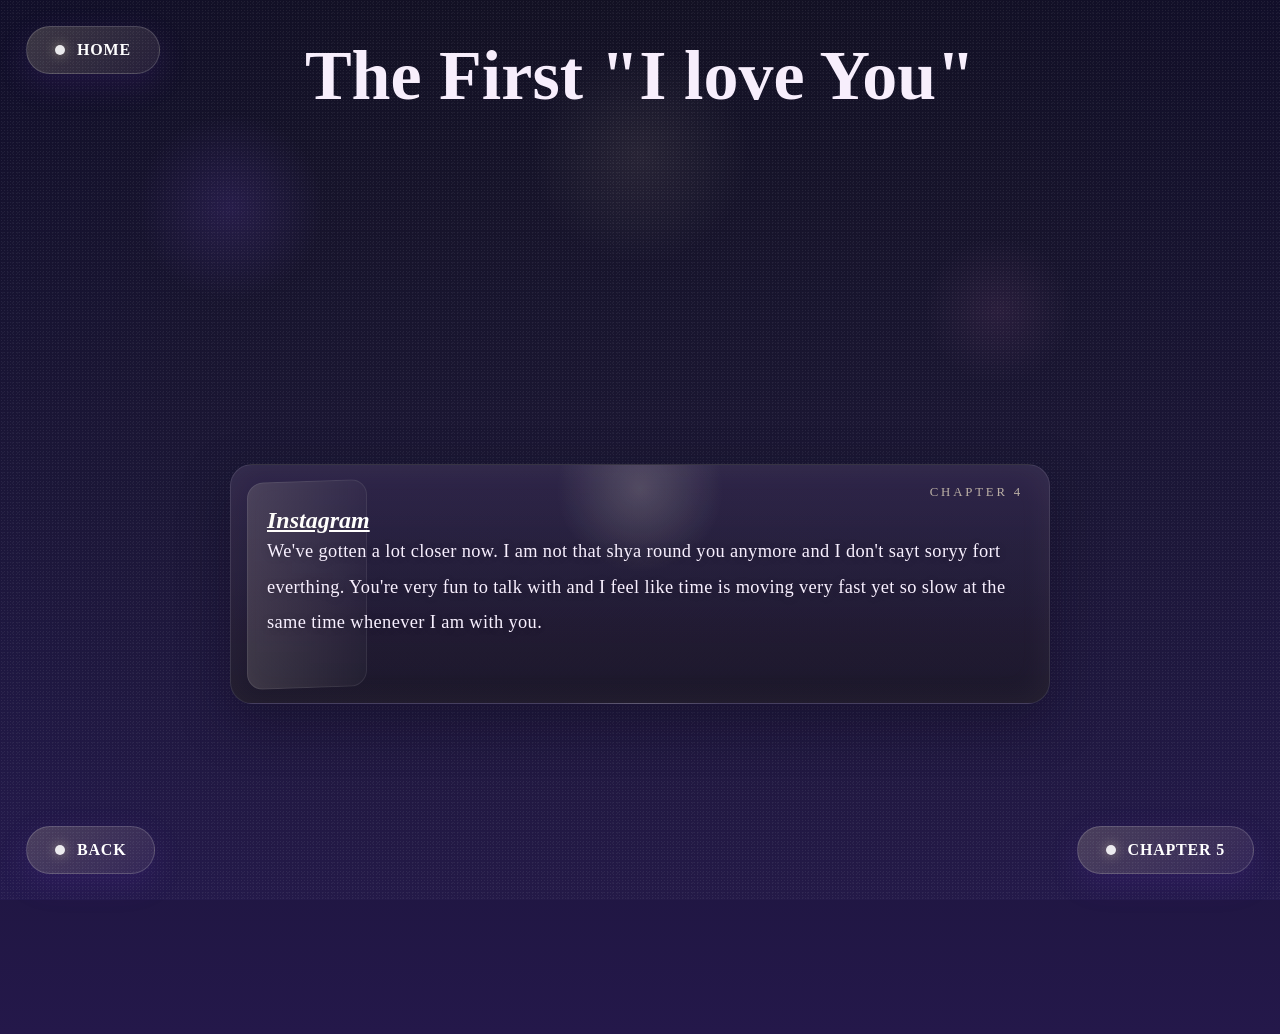
==== CHAPTER-4.html @ de625c7f "update 1" ====
<!DOCTYPE html>
<html lang="en">
<head>
  <meta charset="UTF-8">
  <meta name="viewport" content="width=device-width, initial-scale=1.0">
  <title>Chapter 4</title>
  <style>
    * {
      box-sizing: border-box;
      margin: 0;
      padding: 0;
    }

    .chapter-title {
      text-align: center;
      font-size: 60px;
      padding-top: 36px;
      padding-bottom: 18px;
    
    }

    body {
      min-height: 100vh;
      font-family: "Georgia", "Times New Roman", serif;
      color: #f7eefc;
      background:
        radial-gradient(circle at 50% 15%, rgba(255, 236, 190, 0.08), transparent 10%),
        radial-gradient(circle at 18% 20%, rgba(138, 84, 255, 0.14), transparent 7%),
        radial-gradient(circle at 78% 30%, rgba(255, 138, 209, 0.08), transparent 6%),
        linear-gradient(180deg, #0b0a1d 0%, #161231 48%, #24184a 100%);
      overflow-x: hidden;
      position: relative;
    }

    body::before {
      content: "";
      position: fixed;
      inset: 0;
      background:
        radial-gradient(circle, rgba(255, 255, 255, 0.9) 1px, transparent 1px) 0 0 / 3px 3px,
        radial-gradient(circle, rgba(255, 255, 255, 0.5) 1px, transparent 1px) 20px 20px / 5px 5px;
      opacity: 0.08;
      pointer-events: none;
    }

    body::after {
      content: "";
      position: fixed;
      inset: 0;
      background:
        radial-gradient(circle at center, transparent 0%, rgba(5, 3, 18, 0.12) 58%, rgba(5, 3, 18, 0.65) 100%),
        linear-gradient(to bottom, rgba(255, 228, 187, 0.03), rgba(255, 228, 187, 0.01));
      mix-blend-mode: screen;
      pointer-events: none;
    }

    .chapter-page {
      min-height: 100vh;
      display: flex;
      align-items: center;
      justify-content: center;
      padding: 60px 24px;
    }

    .chapter-card {
      width: min(820px, 100%);
      background:
        linear-gradient(180deg, rgba(255, 255, 255, 0.08), rgba(255, 225, 205, 0.04)),
        radial-gradient(circle at 50% 10%, rgba(255, 248, 226, 0.18), transparent 18%),
        linear-gradient(180deg, rgba(23, 14, 54, 0.86), rgba(14, 10, 30, 0.94));
      border: 1px solid rgba(255, 255, 255, 0.12);
      border-radius: 22px;
      padding: 42px 36px 32px;
      box-shadow:
        inset 0 0 35px rgba(255, 227, 186, 0.06),
        0 18px 50px rgba(8, 5, 22, 0.35);
      backdrop-filter: blur(8px);
      position: relative;
      overflow: hidden;
    }

    .chapter-card::before {
      content: "";
      position: absolute;
      top: 16px;
      left: 16px;
      width: 120px;
      height: calc(100% - 32px);
      background: linear-gradient(90deg, rgba(255, 243, 215, 0.14), rgba(255, 243, 215, 0.03));
      border-radius: 16px;
      box-shadow: inset 0 0 0 1px rgba(255, 255, 255, 0.08);
      transform: skewY(-2deg);
      pointer-events: none;
    }

    .chapter-card::after {
      content: "CHAPTER 4";
      position: absolute;
      top: 20px;
      right: 26px;
      font-size: 0.8rem;
      letter-spacing: 0.22em;
      color: rgba(255, 242, 211, 0.68);
      text-transform: uppercase;
      z-index: 1;
    }

    .chapter-headline {
      text-align: left;
      color: white;
      font-style: italic;
      text-decoration: underline; 
    }

    .chapter-text {
      position: relative;
      z-index: 2;
      font-size: 1.15rem;
      line-height: 1.95;
      color: #f8f0ff;
      text-shadow: 0 1px 8px rgba(4, 2, 18, 0.24);
      letter-spacing: 0.02em;
      margin-bottom: 30px;
    }

    .chapter-button-home {
      display: inline-flex;
      align-items: center;
      justify-content: center;
      padding: 14px 28px;
      border-radius: 999px;
      border: 1px solid rgba(255, 255, 255, 0.16);
      background: linear-gradient(135deg, rgba(255, 239, 191, 0.18), rgba(255, 205, 249, 0.08));
      color: #fff;
      font-weight: 600;
      letter-spacing: 0.05em;
      text-transform: uppercase;
      text-decoration: none;
      box-shadow: 0 10px 30px rgba(92, 44, 173, 0.18);
      transition: transform 0.2s ease, box-shadow 0.2s ease, background 0.2s ease;
      position: relative;
      z-index: 2;
    }

    .chapter-button-home:hover {
      transform: translateY(-1px);
      box-shadow: 0 12px 36px rgba(92, 44, 173, 0.28);
      background: linear-gradient(135deg, rgba(255, 249, 219, 0.25), rgba(255, 218, 250, 0.12));
    }

    .chapter-button-home::before {
      content: "";
      display: inline-block;
      width: 10px;
      height: 10px;
      margin-right: 12px;
      border-radius: 50%;
      background: rgba(255, 255, 255, 0.9);
      box-shadow: 0 0 12px rgba(255, 241, 192, 0.5);
    }

        


    .chapter-button-next {
      text-align: right;
      display: inline-flex;
      align-items: center;
      justify-content: center;
      padding: 14px 28px;
      border-radius: 999px;
      border: 1px solid rgba(255, 255, 255, 0.16);
      background: linear-gradient(135deg, rgba(255, 239, 191, 0.18), rgba(255, 205, 249, 0.08));
      color: #fff;
      font-weight: 600;
      letter-spacing: 0.05em;
      text-transform: uppercase;
      text-decoration: none;
      box-shadow: 0 10px 30px rgba(92, 44, 173, 0.18);
      transition: transform 0.2s ease, box-shadow 0.2s ease, background 0.2s ease;
      position: relative;
      z-index: 2;
    }

    .chapter-button-next:hover {
      transform: translateY(-1px);
      box-shadow: 0 12px 36px rgba(92, 44, 173, 0.28);
      background: linear-gradient(135deg, rgba(255, 249, 219, 0.25), rgba(255, 218, 250, 0.12));
    }

    .chapter-button-next::before {
      content: "";
      display: inline-block;
      width: 10px;
      height: 10px;
      margin-right: 12px;
      border-radius: 50%;
      background: rgba(255, 255, 255, 0.9);
      box-shadow: 0 0 12px rgba(255, 241, 192, 0.5);
    }

/*
===============
button position
=================
*/

    .chapter-buttons {
      position: fixed;
      display: flex;
      gap: 12px;
      align-items: center;
      padding: 6px;
      background: transparent;
      z-index: 3000;
      pointer-events: auto;
      white-space: nowrap;
    }

  
    .chapter-buttons.pos-bottom-right { right: 20px; bottom: 20px; }
    .chapter-buttons.pos-bottom-left  { left: 20px;  bottom: 20px; }
    .chapter-buttons.pos-top-right    { right: 20px; top: 20px; }
    .chapter-buttons.pos-top-left     { left: 20px;  top: 20px; }
    .chapter-buttons.pos-center      { left: 50%; transform: translateX(-50%); bottom: 20px; }

  </style>
</head>

<body>
  <h1 class="chapter-title" >
    <span style="font-size: 70px;"> The First "I love You"</span>
    </h1>

  <main class="chapter-page" >  
    <section class="chapter-card"> 
      <h1 class="chapter-headline">
        Instagram
      </h1>
      <p class="chapter-text"> 
        We've gotten a lot closer now. I am not that shya round you anymore and I don't sayt soryy fort everthing.
        You're very fun to talk with and I feel like time is moving very fast yet so slow at the same time whenever I am with you. 
        
      </p>

    </section>

    <div class="chapter-buttons pos-top-left">
    <a href="index.html" class="chapter-button-home">
        Home
    </a>
</div>

    <div class="chapter-buttons pos-bottom-left">
    <a href="friends-lover.html" class="chapter-button-home">
        Back
    </a>
</div>

    <div class="chapter-buttons pos-bottom-right">
    <a href="CHAPTER-5.html" class="chapter-button-next">
        Chapter 5 
    </a>
</div>

  </main>  
</body>
</html>
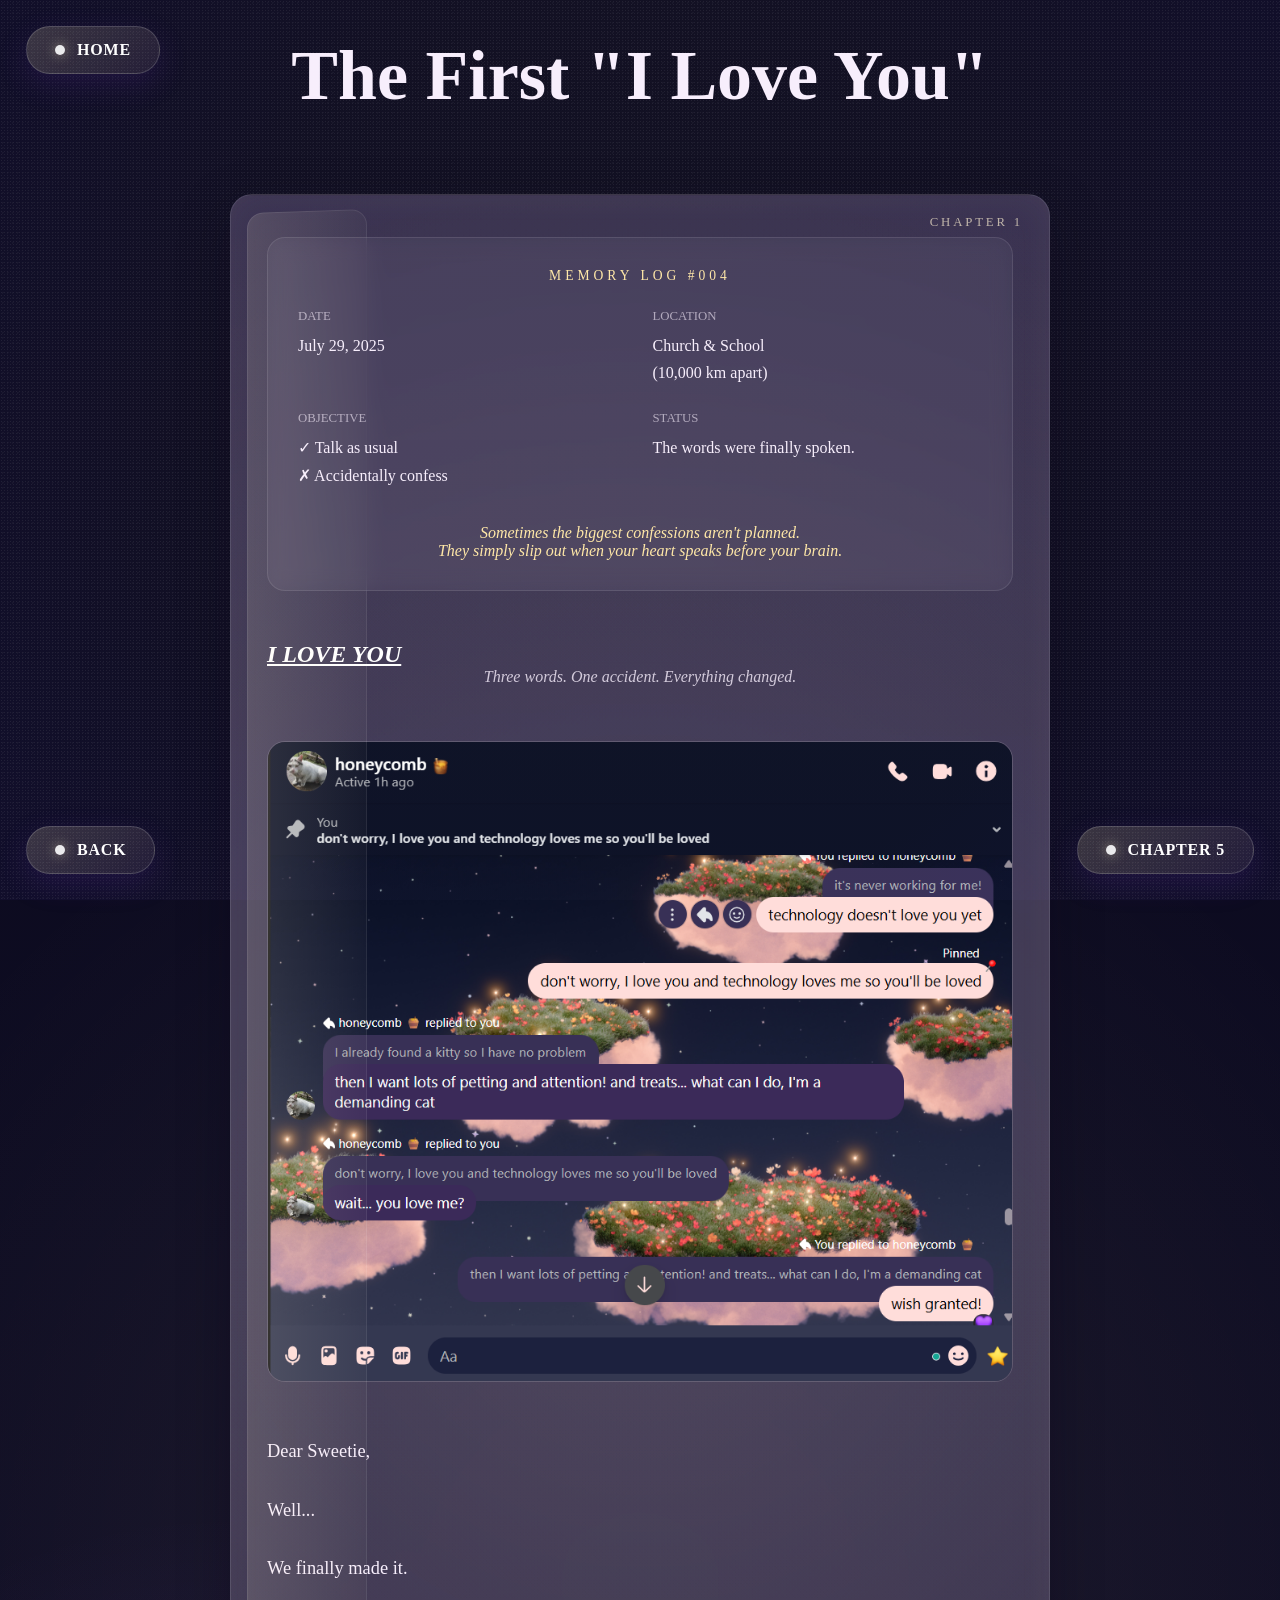
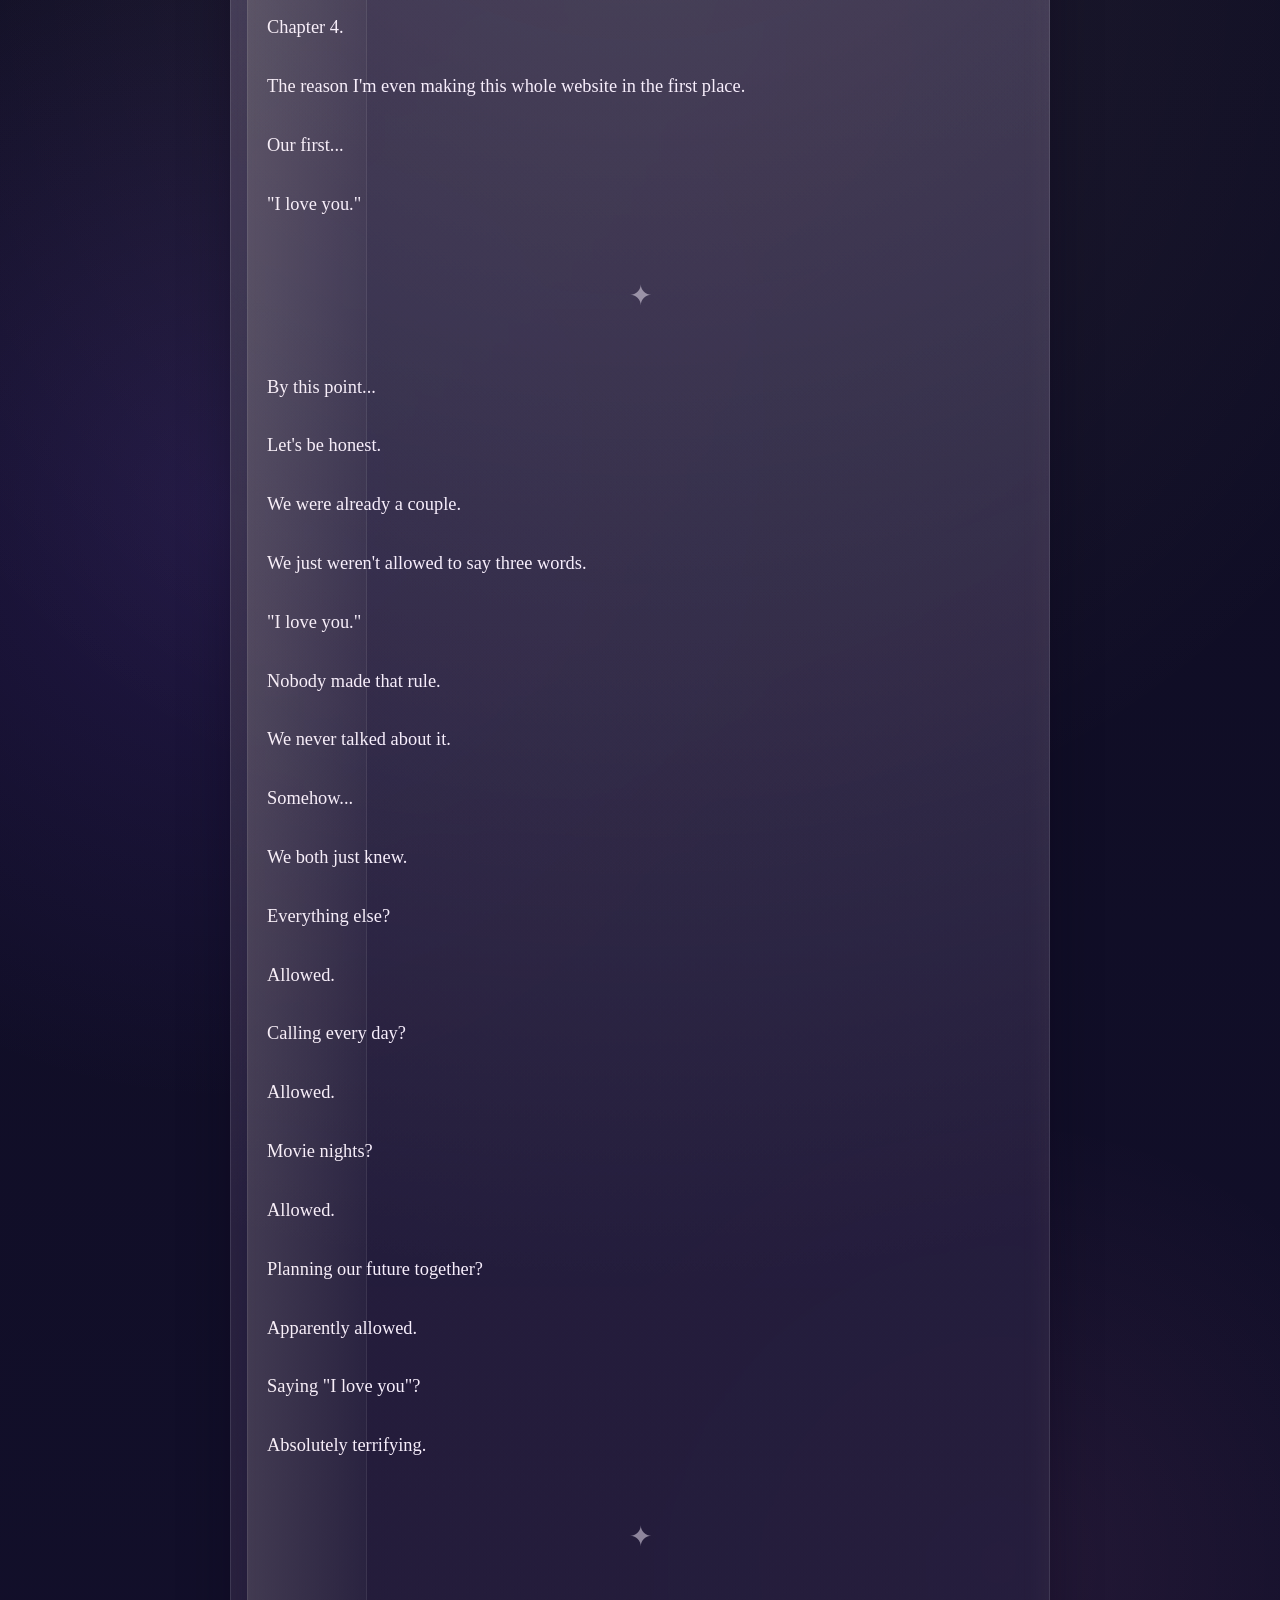
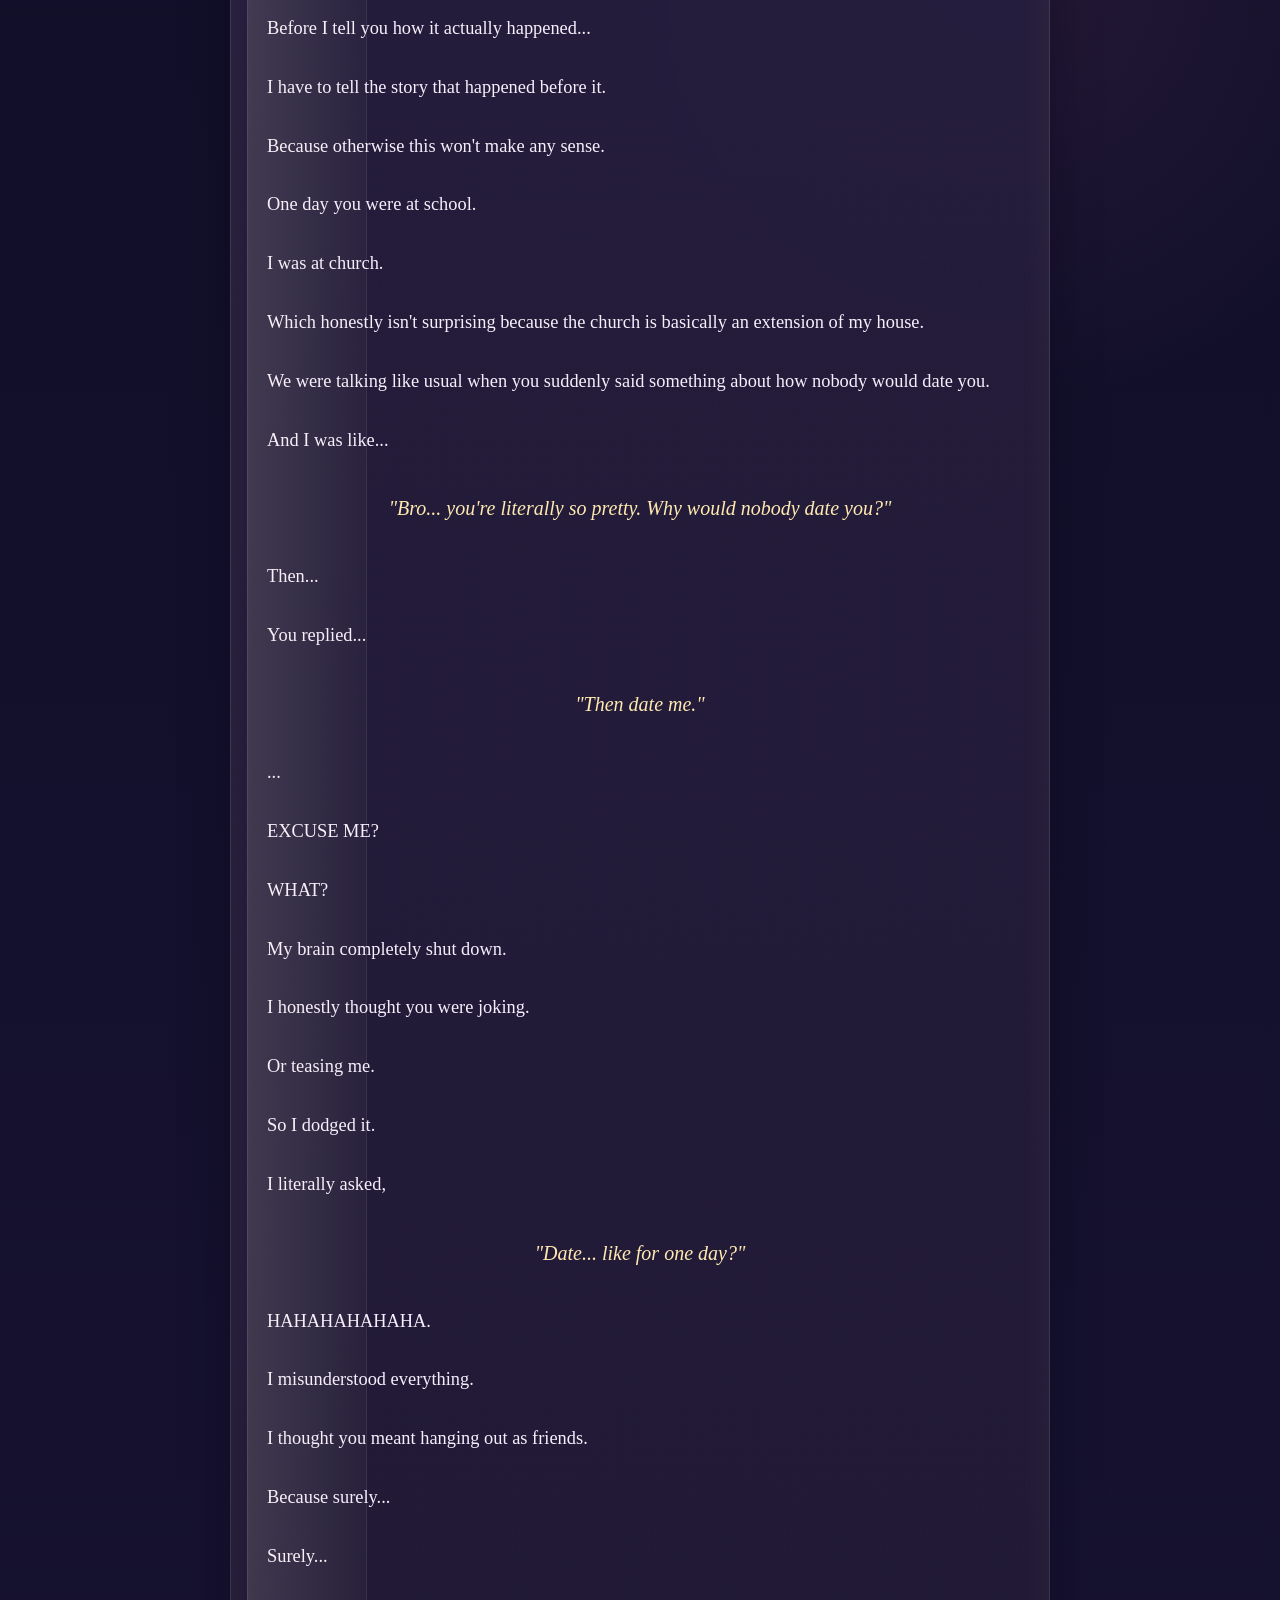
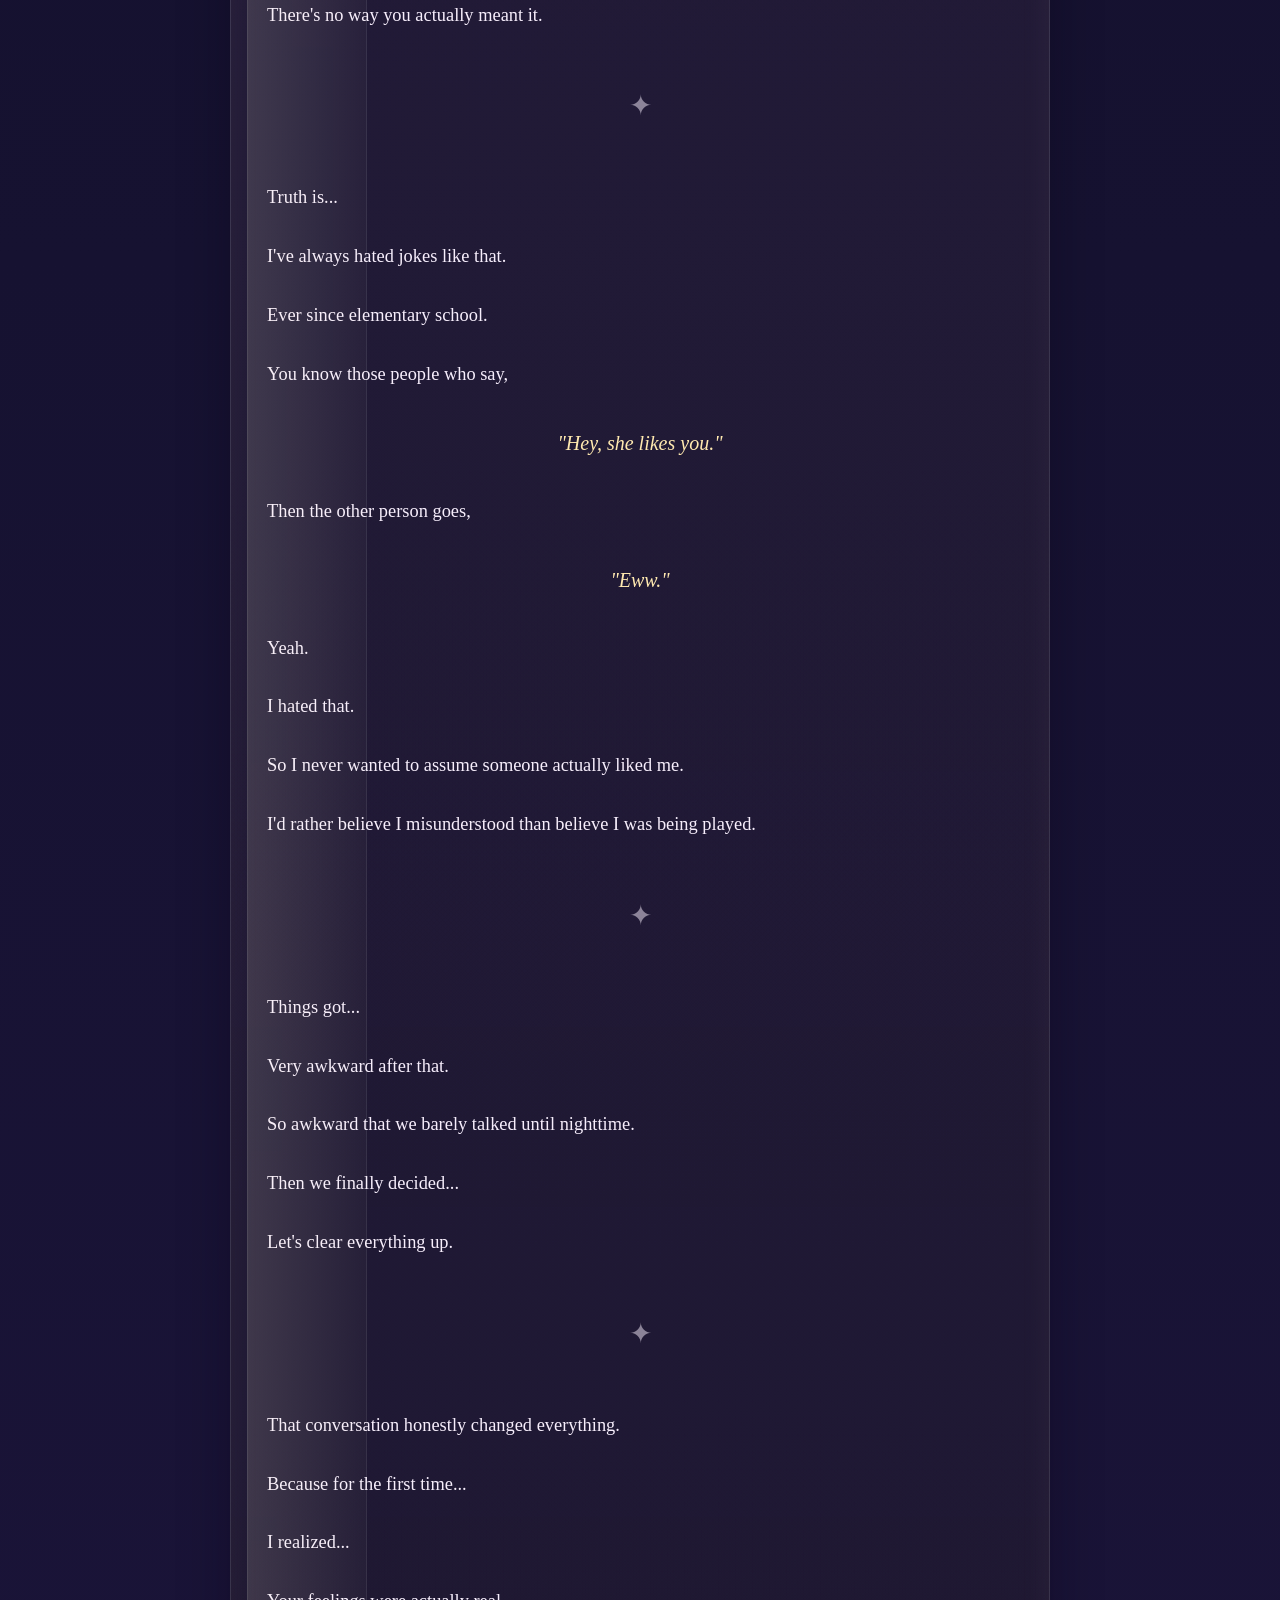
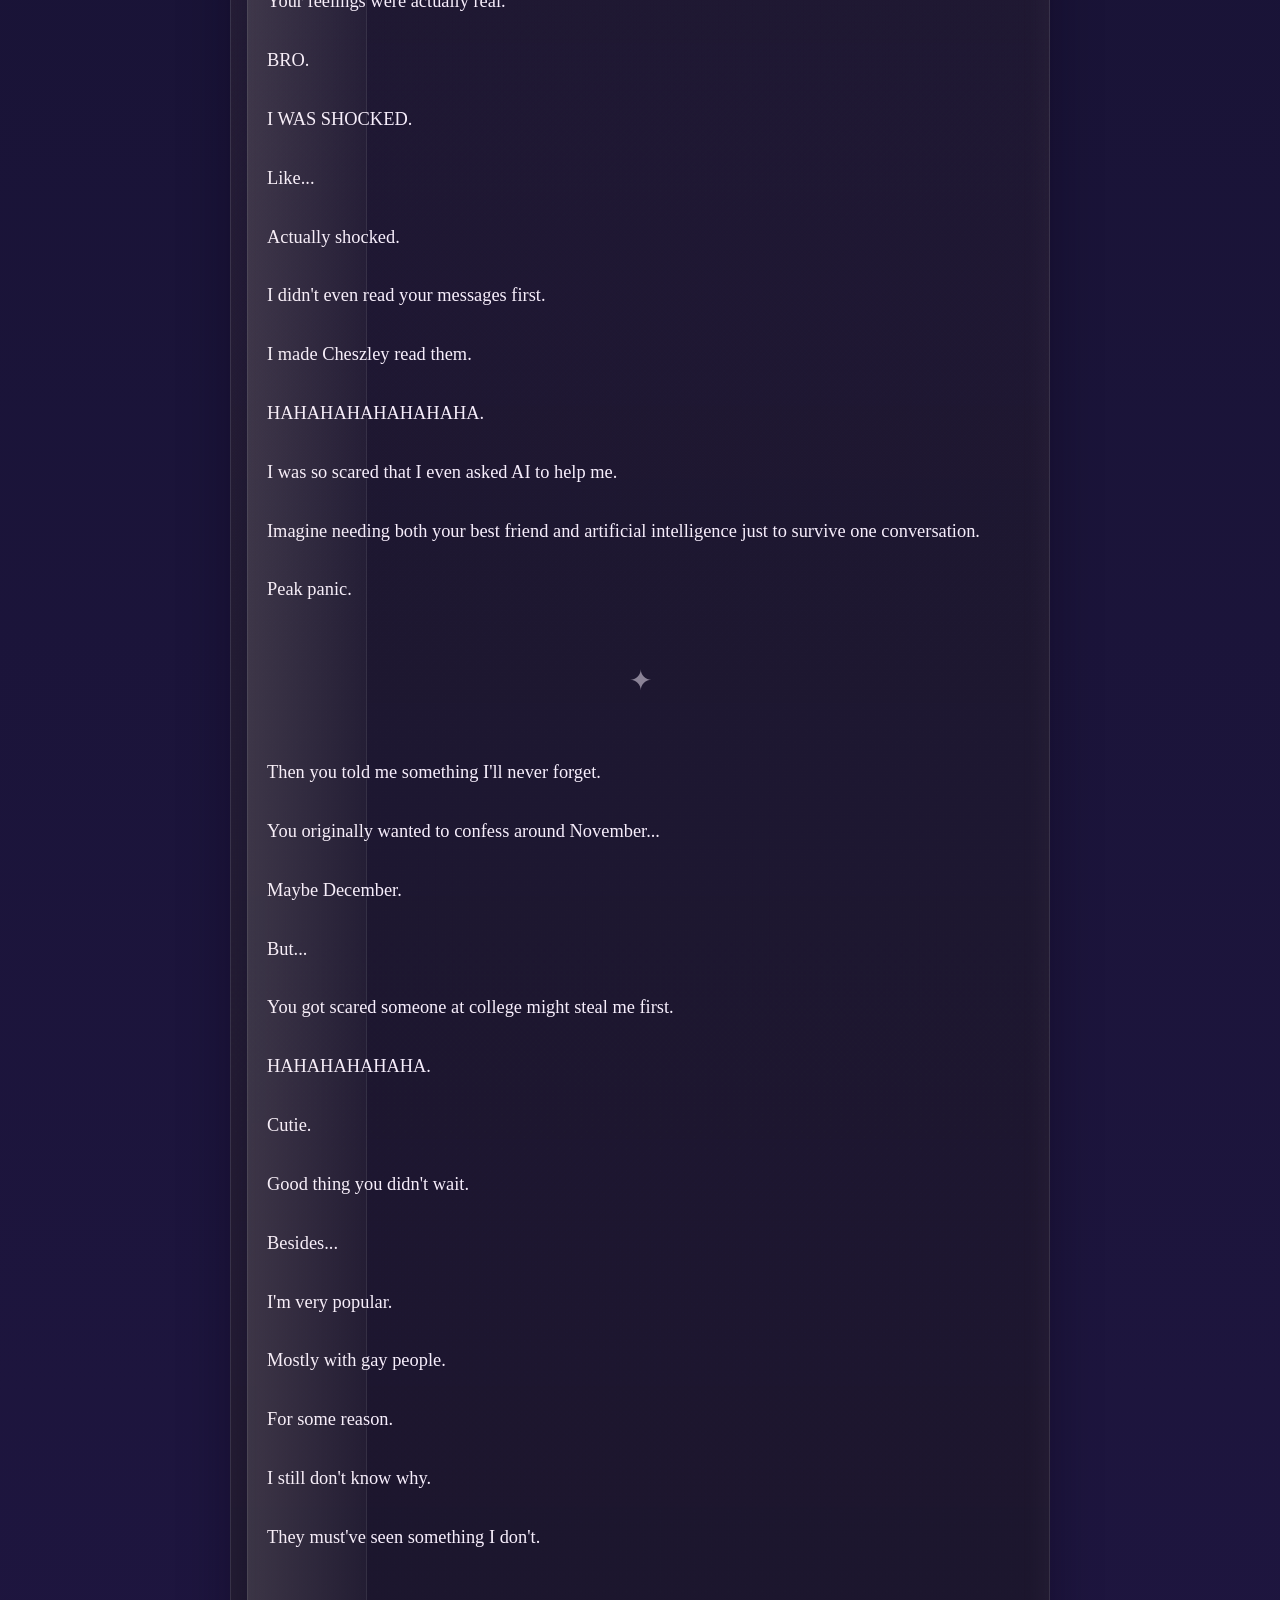
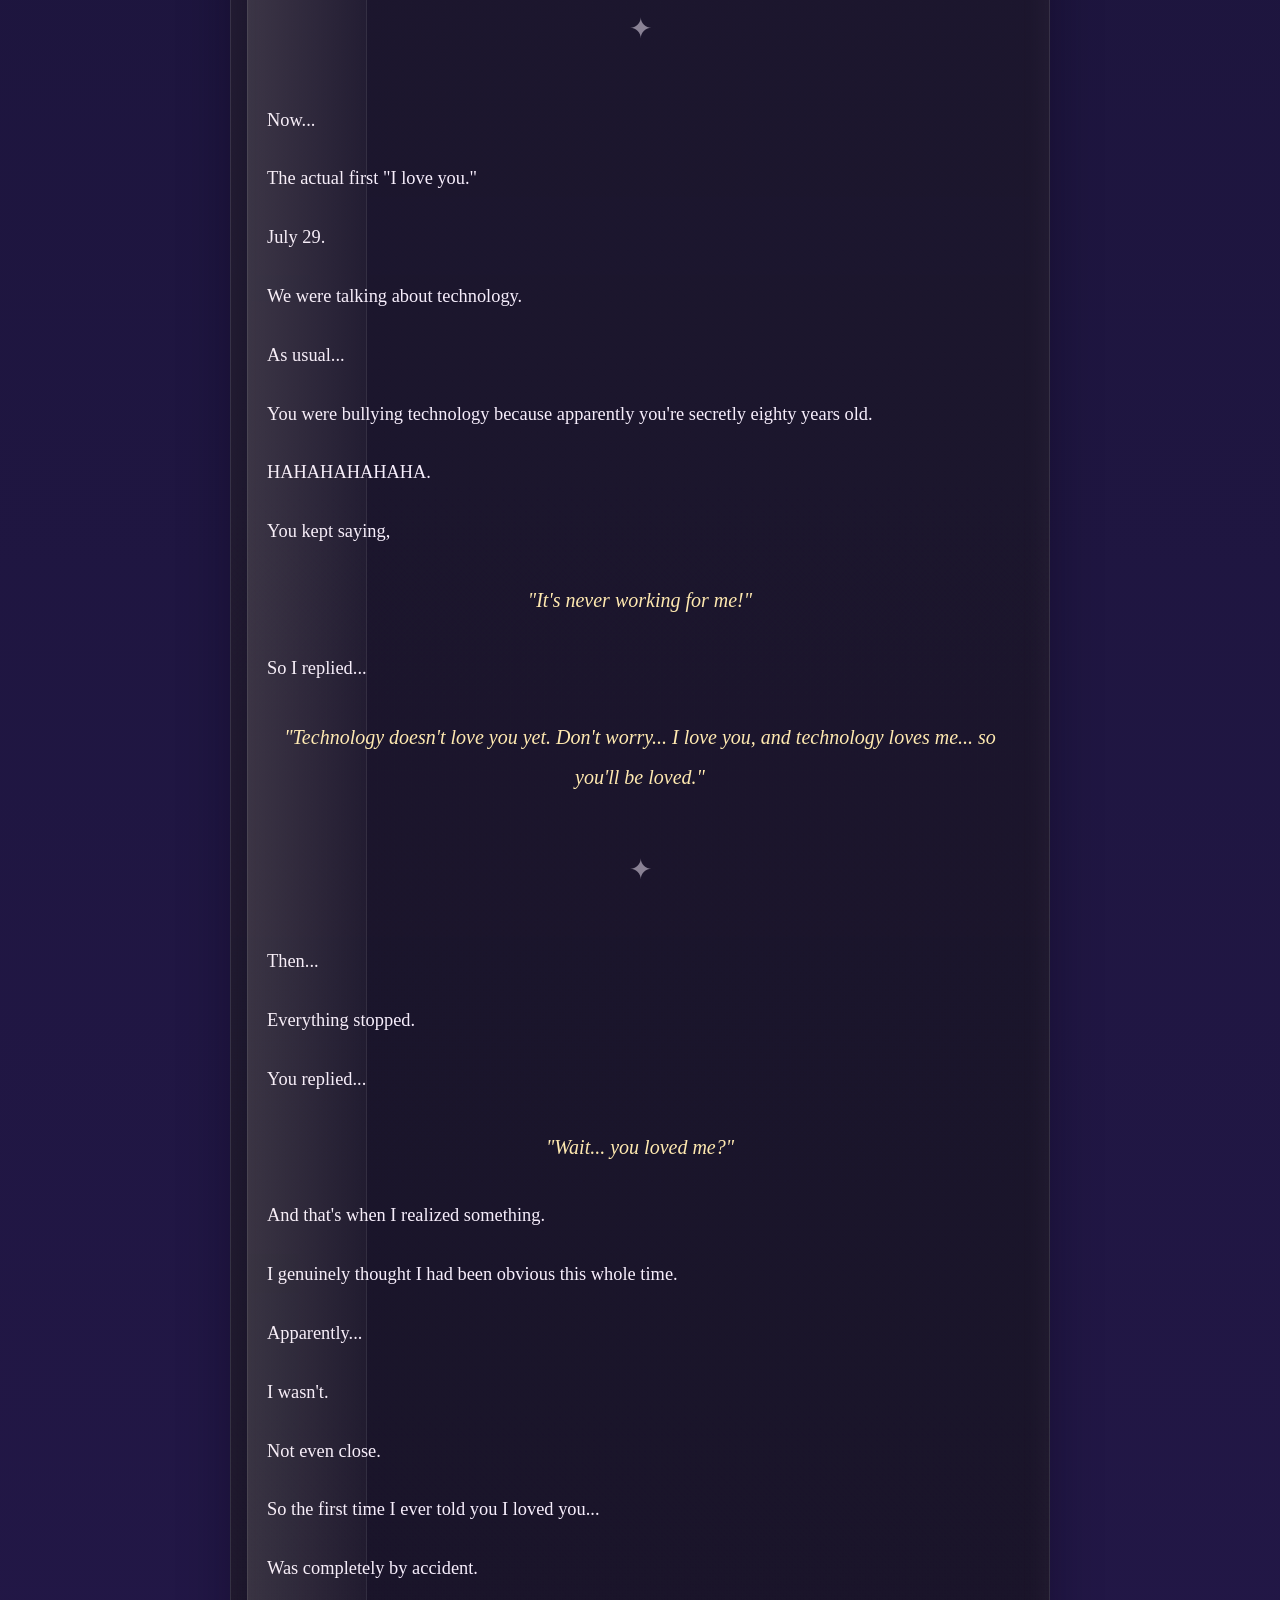
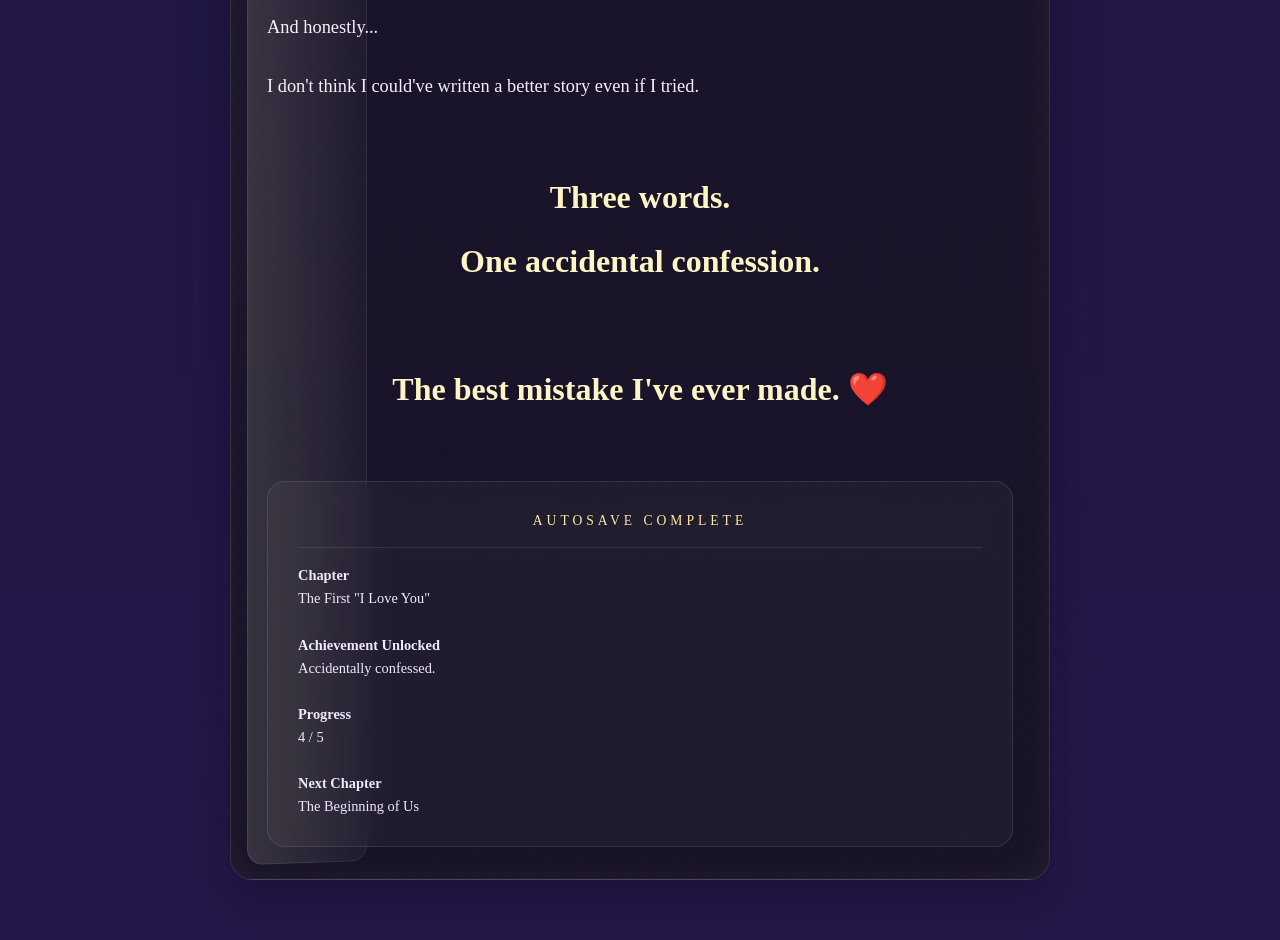
==== commit f821f410: "Final Change" ====
--- a/CHAPTER-4.html
+++ b/CHAPTER-4.html
@@ -3,20 +3,12 @@
 <head>
   <meta charset="UTF-8">
   <meta name="viewport" content="width=device-width, initial-scale=1.0">
-  <title>Chapter 4</title>
+  <title>Chapter 1 — The First Encounter</title>
   <style>
     * {
       box-sizing: border-box;
       margin: 0;
       padding: 0;
-    }
-
-    .chapter-title {
-      text-align: center;
-      font-size: 60px;
-      padding-top: 36px;
-      padding-bottom: 18px;
-    
     }
 
     body {
@@ -52,6 +44,13 @@
         linear-gradient(to bottom, rgba(255, 228, 187, 0.03), rgba(255, 228, 187, 0.01));
       mix-blend-mode: screen;
       pointer-events: none;
+    }
+
+    .chapter-title {
+      text-align: center;
+      font-size: 70px;
+      padding-top: 36px;
+      padding-bottom: 18px;
     }
 
     .chapter-page {
@@ -94,7 +93,7 @@
     }
 
     .chapter-card::after {
-      content: "CHAPTER 4";
+      content: "CHAPTER 1";
       position: absolute;
       top: 20px;
       right: 26px;
@@ -109,18 +108,7 @@
       text-align: left;
       color: white;
       font-style: italic;
-      text-decoration: underline; 
-    }
-
-    .chapter-text {
-      position: relative;
-      z-index: 2;
-      font-size: 1.15rem;
-      line-height: 1.95;
-      color: #f8f0ff;
-      text-shadow: 0 1px 8px rgba(4, 2, 18, 0.24);
-      letter-spacing: 0.02em;
-      margin-bottom: 30px;
+      text-decoration: underline;
     }
 
     .chapter-button-home {
@@ -159,11 +147,7 @@
       box-shadow: 0 0 12px rgba(255, 241, 192, 0.5);
     }
 
-        
-
-
     .chapter-button-next {
-      text-align: right;
       display: inline-flex;
       align-items: center;
       justify-content: center;
@@ -199,12 +183,6 @@
       box-shadow: 0 0 12px rgba(255, 241, 192, 0.5);
     }
 
-/*
-===============
-button position
-=================
-*/
-
     .chapter-buttons {
       position: fixed;
       display: flex;
@@ -217,33 +195,511 @@
       white-space: nowrap;
     }
 
-  
     .chapter-buttons.pos-bottom-right { right: 20px; bottom: 20px; }
     .chapter-buttons.pos-bottom-left  { left: 20px;  bottom: 20px; }
     .chapter-buttons.pos-top-right    { right: 20px; top: 20px; }
     .chapter-buttons.pos-top-left     { left: 20px;  top: 20px; }
-    .chapter-buttons.pos-center      { left: 50%; transform: translateX(-50%); bottom: 20px; }
-
+    .chapter-buttons.pos-center       { left: 50%; transform: translateX(-50%); bottom: 20px; }
+
+    .chapter-subtitle {
+      text-align: center;
+      opacity: .8;
+      margin-bottom: 30px;
+    }
+
+    .letter {
+      font-size: 1.15rem;
+      line-height: 2;
+    }
+
+    .letter p {
+      margin: 22px 0;
+    }
+
+    .memory-divider {
+      text-align: center;
+      font-size: 28px;
+      opacity: .5;
+      margin: 45px 0;
+    }
+
+    .memory-image {
+      width: 100%;
+      border-radius: 18px;
+      margin: 25px 0;
+      border: 1px solid rgba(255, 255, 255, .15);
+    }
+
+    blockquote {
+      text-align: center;
+      font-style: italic;
+      font-size: 1.25rem;
+      margin: 30px auto;
+      color: #ffe9b0;
+    }
+
+    .ending {
+      text-align: center;
+      margin-top: 60px;
+      font-size: 2rem;
+      font-weight: bold;
+      color: #fff4c5;
+    }
+
+    /* ── Memory Log ── */
+    .memory-log {
+      background: rgba(255, 255, 255, .04);
+      border: 1px solid rgba(255, 255, 255, .1);
+      border-radius: 18px;
+      padding: 30px;
+      margin-bottom: 50px;
+      backdrop-filter: blur(10px);
+    }
+
+    .memory-title {
+      text-align: center;
+      letter-spacing: 4px;
+      font-size: .85rem;
+      color: #ffe7a6;
+      margin-bottom: 25px;
+    }
+
+    .memory-grid {
+      display: grid;
+      grid-template-columns: repeat(2, 1fr);
+      gap: 25px;
+    }
+
+    .memory-grid span {
+      display: block;
+      font-size: .8rem;
+      text-transform: uppercase;
+      opacity: .6;
+      margin-bottom: 8px;
+    }
+
+    .memory-grid p {
+      line-height: 1.7;
+    }
+
+    .memory-ending {
+      margin-top: 35px;
+      text-align: center;
+      font-style: italic;
+      color: #ffe7a6;
+    }
+
+    /* ── Lost Memory block ── */
+    .lost-memory {
+      text-align: center;
+      padding: 30px;
+      border-radius: 18px;
+      margin: 30px 0;
+      background: rgba(255, 255, 255, 0.04);
+      border: 1px dashed rgba(255, 255, 255, 0.2);
+      backdrop-filter: blur(6px);
+    }
+
+    .lost-memory h3 {
+      margin-bottom: 10px;
+      opacity: 0.9;
+    }
+
+    .camera {
+      width: 60px;
+      height: 40px;
+      margin: 0 auto 12px;
+      border-radius: 8px;
+      background: rgba(255, 255, 255, 0.1);
+      position: relative;
+    }
+
+    .camera::after {
+      content: "";
+      position: absolute;
+      width: 12px;
+      height: 12px;
+      border: 2px solid rgba(255, 255, 255, 0.6);
+      border-radius: 50%;
+      left: 50%;
+      top: 50%;
+      transform: translate(-50%, -50%);
+    }
+
+    /* ── Autosave ── */
+    .autosave {
+      margin-top: 60px;
+      padding: 28px 30px;
+      background: rgba(255, 255, 255, .04);
+      border: 1px solid rgba(255, 255, 255, .1);
+      border-radius: 18px;
+      backdrop-filter: blur(10px);
+      font-size: .9rem;
+      line-height: 1.6;
+      color: #f0e8ff;
+    }
+
+    .autosave hr {
+      border: none;
+      border-top: 1px solid rgba(255, 255, 255, .1);
+      margin: 16px 0;
+    }
+
+    .autosave-title {
+      text-align: center;
+      letter-spacing: 4px;
+      font-size: .85rem;
+      color: #ffe7a6;
+      margin-bottom: 16px;
+    }
   </style>
 </head>
 
 <body>
-  <h1 class="chapter-title" >
-    <span style="font-size: 70px;"> The First "I love You"</span>
-    </h1>
-
-  <main class="chapter-page" >  
-    <section class="chapter-card"> 
-      <h1 class="chapter-headline">
-        Instagram
-      </h1>
-      <p class="chapter-text"> 
-        We've gotten a lot closer now. I am not that shya round you anymore and I don't sayt soryy fort everthing.
-        You're very fun to talk with and I feel like time is moving very fast yet so slow at the same time whenever I am with you. 
+
+  <h1 class="chapter-title">The First "I Love You"</h1>
+
+  <main class="chapter-page">
+    <section class="chapter-card">
+
+      <!-- MEMORY LOG -->
+      <div class="memory-log">
+        <div class="memory-title">MEMORY LOG #004</div>
+        <div class="memory-grid">
+          <div>
+            <span>Date</span>
+            <p>July 29, 2025</p>
+          </div>
+          <div>
+            <span>Location</span>
+            <p>Church &amp; School<br>(10,000 km apart)</p>
+          </div>
+          <div>
+            <span>Objective</span>
+            <p>
+              ✓ Talk as usual<br>
+              ✗ Accidentally confess
+            </p>
+          </div>
+          <div>
+            <span>Status</span>
+            <p>The words were finally spoken.</p>
+          </div>
+        </div>
+        <p class="memory-ending">
+          Sometimes the biggest confessions aren't planned.
+          <br>
+          They simply slip out when your heart speaks before your brain.
+        </p>
+
         
+
+      </div>
+
+      <!-- HEADLINE -->
+      <h2 class="chapter-headline">I LOVE YOU</h2>
+
+      <p class="chapter-subtitle">
+        <em>Three words. One accident. Everything changed.</em>
       </p>
 
+      <img
+        src="pictures/chapter-4.png"
+        alt="Instagram ss"
+        class="memory-image">
+
+      <!-- LETTER -->
+      <div class="letter">
+
+        <p>Dear Sweetie,</p>
+
+        <p>Well...</p>
+
+        <p>We finally made it.</p>
+
+        <p>Chapter 4.</p>
+
+        <p>The reason I'm even making this whole website in the first place.</p>
+
+        <p>Our first...</p>
+
+        <p>"I love you."</p>
+
+        <div class="memory-divider">✦</div>
+
+        <p>By this point...</p>
+
+        <p>Let's be honest.</p>
+
+        <p>We were already a couple.</p>
+
+        <p>We just weren't allowed to say three words.</p>
+
+        <p>"I love you."</p>
+
+        <p>Nobody made that rule.</p>
+
+        <p>We never talked about it.</p>
+
+        <p>Somehow...</p>
+
+        <p>We both just knew.</p>
+
+        <p>Everything else?</p>
+
+        <p>Allowed.</p>
+
+        <p>Calling every day?</p>
+
+        <p>Allowed.</p>
+
+        <p>Movie nights?</p>
+
+        <p>Allowed.</p>
+
+        <p>Planning our future together?</p>
+
+        <p>Apparently allowed.</p>
+
+        <p>Saying "I love you"?</p>
+
+        <p>Absolutely terrifying.</p>
+
+        <div class="memory-divider">✦</div>
+
+        <p>Before I tell you how it actually happened...</p>
+
+        <p>I have to tell the story that happened before it.</p>
+
+        <p>Because otherwise this won't make any sense.</p>
+
+        <p>One day you were at school.</p>
+
+        <p>I was at church.</p>
+
+        <p>Which honestly isn't surprising because the church is basically an extension of my house.</p>
+
+        <p>We were talking like usual when you suddenly said something about how nobody would date you.</p>
+
+        <p>And I was like...</p>
+
+        <blockquote>"Bro... you're literally so pretty. Why would nobody date you?"</blockquote>
+
+        <p>Then...</p>
+
+        <p>You replied...</p>
+
+        <blockquote>"Then date me."</blockquote>
+
+        <p>...</p>
+
+        <p>EXCUSE ME?</p>
+
+        <p>WHAT?</p>
+
+        <p>My brain completely shut down.</p>
+
+        <p>I honestly thought you were joking.</p>
+
+        <p>Or teasing me.</p>
+
+        <p>So I dodged it.</p>
+
+        <p>I literally asked,</p>
+
+        <blockquote>"Date... like for one day?"</blockquote>
+
+        <p>HAHAHAHAHAHA.</p>
+
+        <p>I misunderstood everything.</p>
+
+        <p>I thought you meant hanging out as friends.</p>
+
+        <p>Because surely...</p>
+
+        <p>Surely...</p>
+
+        <p>There's no way you actually meant it.</p>
+
+        <div class="memory-divider">✦</div>
+
+        <p>Truth is...</p>
+
+        <p>I've always hated jokes like that.</p>
+
+        <p>Ever since elementary school.</p>
+
+        <p>You know those people who say,</p>
+
+        <blockquote>"Hey, she likes you."</blockquote>
+
+        <p>Then the other person goes,</p>
+
+        <blockquote>"Eww."</blockquote>
+
+        <p>Yeah.</p>
+
+        <p>I hated that.</p>
+
+        <p>So I never wanted to assume someone actually liked me.</p>
+
+        <p>I'd rather believe I misunderstood than believe I was being played.</p>
+
+        <div class="memory-divider">✦</div>
+
+        <p>Things got...</p>
+
+        <p>Very awkward after that.</p>
+
+        <p>So awkward that we barely talked until nighttime.</p>
+
+        <p>Then we finally decided...</p>
+
+        <p>Let's clear everything up.</p>
+
+        <div class="memory-divider">✦</div>
+
+        <p>That conversation honestly changed everything.</p>
+
+        <p>Because for the first time...</p>
+
+        <p>I realized...</p>
+
+        <p>Your feelings were actually real.</p>
+
+        <p>BRO.</p>
+
+        <p>I WAS SHOCKED.</p>
+
+        <p>Like...</p>
+
+        <p>Actually shocked.</p>
+
+        <p>I didn't even read your messages first.</p>
+
+        <p>I made Cheszley read them.</p>
+
+        <p>HAHAHAHAHAHAHAHA.</p>
+
+        <p>I was so scared that I even asked AI to help me.</p>
+
+        <p>Imagine needing both your best friend and artificial intelligence just to survive one conversation.</p>
+
+        <p>Peak panic.</p>
+
+        <div class="memory-divider">✦</div>
+
+        <p>Then you told me something I'll never forget.</p>
+
+        <p>You originally wanted to confess around November...</p>
+
+        <p>Maybe December.</p>
+
+        <p>But...</p>
+
+        <p>You got scared someone at college might steal me first.</p>
+
+        <p>HAHAHAHAHAHA.</p>
+
+        <p>Cutie.</p>
+
+        <p>Good thing you didn't wait.</p>
+
+        <p>Besides...</p>
+
+        <p>I'm very popular.</p>
+
+        <p>Mostly with gay people.</p>
+
+        <p>For some reason.</p>
+
+        <p>I still don't know why.</p>
+
+        <p>They must've seen something I don't.</p>
+
+        <div class="memory-divider">✦</div>
+
+        <p>Now...</p>
+
+        <p>The actual first "I love you."</p>
+
+        <p>July 29.</p>
+
+        <p>We were talking about technology.</p>
+
+        <p>As usual...</p>
+
+        <p>You were bullying technology because apparently you're secretly eighty years old.</p>
+
+        <p>HAHAHAHAHAHA.</p>
+
+        <p>You kept saying,</p>
+
+        <blockquote>"It's never working for me!"</blockquote>
+
+        <p>So I replied...</p>
+
+        <blockquote>
+          "Technology doesn't love you yet.
+          Don't worry...
+          I love you, and technology loves me...
+          so you'll be loved."
+        </blockquote>
+
+        <div class="memory-divider">✦</div>
+
+        <p>Then...</p>
+
+        <p>Everything stopped.</p>
+
+        <p>You replied...</p>
+
+        <blockquote>"Wait... you loved me?"</blockquote>
+
+        <p>And that's when I realized something.</p>
+
+        <p>I genuinely thought I had been obvious this whole time.</p>
+
+        <p>Apparently...</p>
+
+        <p>I wasn't.</p>
+
+        <p>Not even close.</p>
+
+        <p>So the first time I ever told you I loved you...</p>
+
+        <p>Was completely by accident.</p>
+
+        <p>And honestly...</p>
+
+        <p>I don't think I could've written a better story even if I tried.</p>
+
+        <h3 class="ending">
+          Three words.
+          <br>
+          One accidental confession.
+          <br><br>
+          The best mistake I've ever made.
+          ❤️
+        </h3>
+
+      </div>
+
+      <!-- AUTOSAVE -->
+      <div class="autosave">
+        <p class="autosave-title">AUTOSAVE COMPLETE</p>
+        <hr>
+        <p><strong>Chapter</strong><br>The First "I Love You"</p>
+        <br>
+        <p><strong>Achievement Unlocked</strong><br>Accidentally confessed.</p>
+        <br>
+        <p><strong>Progress</strong><br>4 / 5</p>
+        <br>
+        <p><strong>Next Chapter</strong><br>The Beginning of Us</p>
+      </div>
+
     </section>
+  </main>
 
     <div class="chapter-buttons pos-top-left">
     <a href="index.html" class="chapter-button-home">
@@ -263,6 +719,5 @@
     </a>
 </div>
 
-  </main>  
 </body>
 </html>
